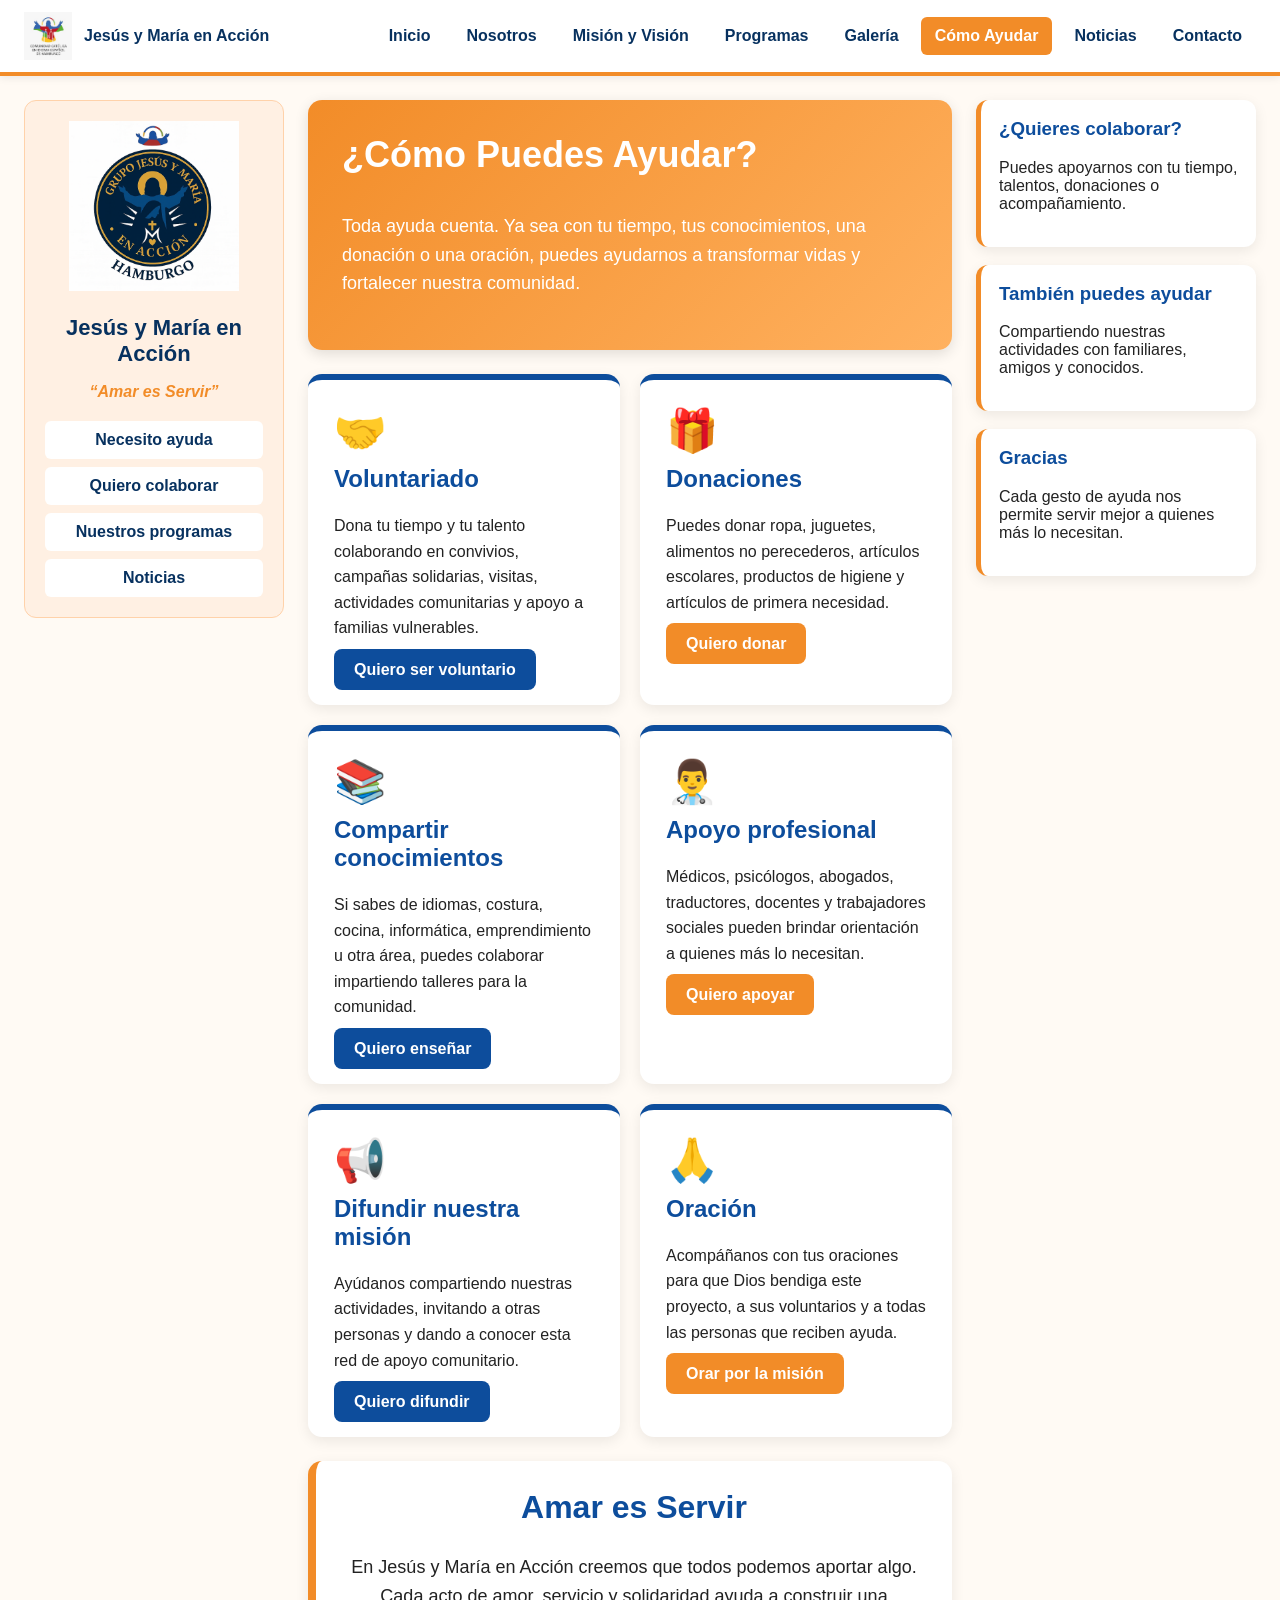
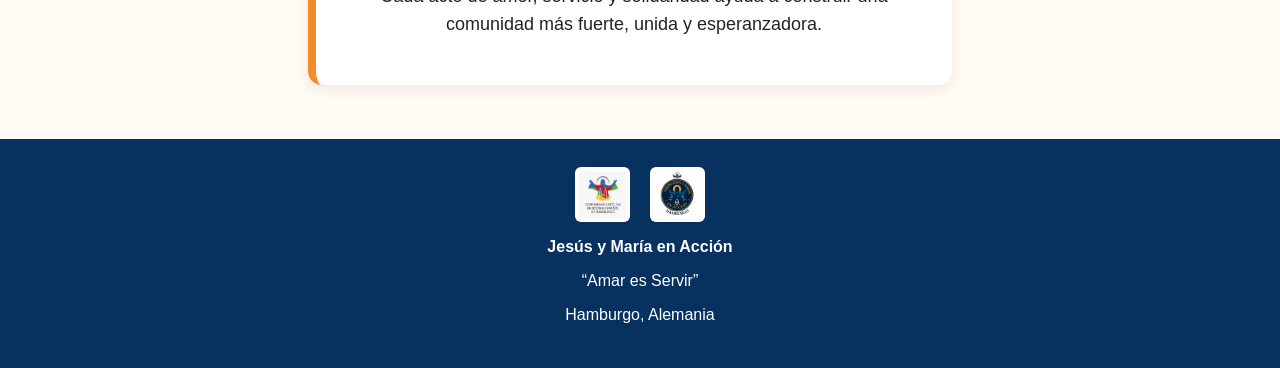
==== como-ayudar.html @ 9ca49226 "Add how to help page" ====
<!DOCTYPE html>
<html lang="es">
<head>
  <meta charset="UTF-8" />
  <meta name="viewport" content="width=device-width, initial-scale=1.0" />
  <title>Cómo Ayudar | Jesús y María en Acción</title>
  <link rel="stylesheet" href="style.css" />
</head>
<body>

  <div id="header"></div>

  <main class="page-layout">
    <div id="sidebar"></div>

    <section class="main-content">
      <section class="help-hero">
        <h1>¿Cómo Puedes Ayudar?</h1>
        <p>
          Toda ayuda cuenta. Ya sea con tu tiempo, tus conocimientos, una donación
          o una oración, puedes ayudarnos a transformar vidas y fortalecer nuestra comunidad.
        </p>
      </section>

      <section class="help-grid">

        <article class="help-card">
          <div class="help-icon">🤝</div>
          <h2>Voluntariado</h2>
          <p>
            Dona tu tiempo y tu talento colaborando en convivios, campañas solidarias,
            visitas, actividades comunitarias y apoyo a familias vulnerables.
          </p>
          <a href="contacto.html?motivo=voluntario" class="btn primary">Quiero ser voluntario</a>
        </article>

        <article class="help-card">
          <div class="help-icon">🎁</div>
          <h2>Donaciones</h2>
          <p>
            Puedes donar ropa, juguetes, alimentos no perecederos, artículos escolares,
            productos de higiene y artículos de primera necesidad.
          </p>
          <a href="contacto.html?motivo=donacion" class="btn secondary">Quiero donar</a>
        </article>

        <article class="help-card">
          <div class="help-icon">📚</div>
          <h2>Compartir conocimientos</h2>
          <p>
            Si sabes de idiomas, costura, cocina, informática, emprendimiento u otra área,
            puedes colaborar impartiendo talleres para la comunidad.
          </p>
          <a href="contacto.html?motivo=conocimientos" class="btn primary">Quiero enseñar</a>
        </article>

        <article class="help-card">
          <div class="help-icon">👨‍⚕️</div>
          <h2>Apoyo profesional</h2>
          <p>
            Médicos, psicólogos, abogados, traductores, docentes y trabajadores sociales
            pueden brindar orientación a quienes más lo necesitan.
          </p>
          <a href="contacto.html?motivo=profesional" class="btn secondary">Quiero apoyar</a>
        </article>

        <article class="help-card">
          <div class="help-icon">📢</div>
          <h2>Difundir nuestra misión</h2>
          <p>
            Ayúdanos compartiendo nuestras actividades, invitando a otras personas
            y dando a conocer esta red de apoyo comunitario.
          </p>
          <a href="contacto.html?motivo=difusion" class="btn primary">Quiero difundir</a>
        </article>

        <article class="help-card">
          <div class="help-icon">🙏</div>
          <h2>Oración</h2>
          <p>
            Acompáñanos con tus oraciones para que Dios bendiga este proyecto,
            a sus voluntarios y a todas las personas que reciben ayuda.
          </p>
          <a href="contacto.html?motivo=oracion" class="btn secondary">Orar por la misión</a>
        </article>

      </section>

      <section class="help-closing">
        <h2>Amar es Servir</h2>
        <p>
          En Jesús y María en Acción creemos que todos podemos aportar algo.
          Cada acto de amor, servicio y solidaridad ayuda a construir una comunidad
          más fuerte, unida y esperanzadora.
        </p>
      </section>
    </section>

    <aside class="right-column">
      <div class="right-box">
        <h3>¿Quieres colaborar?</h3>
        <p>Puedes apoyarnos con tu tiempo, talentos, donaciones o acompañamiento.</p>
      </div>

      <div class="right-box">
        <h3>También puedes ayudar</h3>
        <p>Compartiendo nuestras actividades con familiares, amigos y conocidos.</p>
      </div>

      <div class="right-box">
        <h3>Gracias</h3>
        <p>Cada gesto de ayuda nos permite servir mejor a quienes más lo necesitan.</p>
      </div>
    </aside>
  </main>

  <div id="footer"></div>

  <script src="script.js"></script>
</body>
</html>
---- style.css ----
:root {
  --blue: #0d4d9c;
  --dark-blue: #07315f;
  --orange: #f28c28;
  --light-orange: #fff0e3;
  --cream: #fffaf4;
  --white: #ffffff;
  --gray: #f4f4f4;
  --text: #222;
}

* {
  box-sizing: border-box;
}

body {
  margin: 0;
  font-family: Arial, Helvetica, sans-serif;
  color: var(--text);
  background: var(--cream);
}

/* HEADER */

.site-header {
  background: var(--white);
  border-bottom: 4px solid var(--orange);
  box-shadow: 0 2px 8px rgba(0,0,0,0.08);
}

.header-inner {
  max-width: 1500px;
  margin: 0 auto;
  padding: 12px 24px;
  display: flex;
  align-items: center;
  justify-content: space-between;
}

.header-brand {
  display: flex;
  align-items: center;
  gap: 12px;
  text-decoration: none;
  color: var(--dark-blue);
  font-weight: bold;
}

.header-brand img {
  width: 48px;
  height: auto;
}

.nav-toggle {
  display: none;
  background: var(--blue);
  color: white;
  border: none;
  padding: 10px 14px;
  border-radius: 6px;
  font-size: 18px;
  cursor: pointer;
}

.main-nav {
  display: flex;
  gap: 8px;
}

.main-nav a {
  color: var(--dark-blue);
  text-decoration: none;
  padding: 10px 14px;
  font-weight: bold;
  border-radius: 6px;
}

.main-nav a:hover,
.main-nav a.active {
  background: var(--orange);
  color: white;
}

/* LAYOUT */

.page-layout {
  max-width: 1500px;
  margin: 0 auto;
  padding: 24px;
  display: grid;
  grid-template-columns: 260px 1fr 280px;
  gap: 24px;
}

/* SIDEBAR */

.sidebar {
  background: var(--light-orange);
  border-radius: 12px;
  padding: 20px;
  text-align: center;
  border: 1px solid #ffd2aa;
}

.sidebar-logo {
  width: 170px;
  max-width: 100%;
  margin-bottom: 12px;
}

.sidebar h2 {
  color: var(--dark-blue);
  margin: 8px 0 4px;
  font-size: 22px;
}

.sidebar .lema {
  color: var(--orange);
  font-weight: bold;
  font-style: italic;
  margin-bottom: 20px;
}

.sidebar-links {
  display: flex;
  flex-direction: column;
  gap: 8px;
}

.sidebar-links a {
  text-decoration: none;
  color: var(--dark-blue);
  background: white;
  padding: 10px;
  border-radius: 6px;
  font-weight: bold;
}

.sidebar-links a:hover {
  background: var(--blue);
  color: white;
}

/* MAIN */

.main-content {
  min-width: 0;
}

.hero-card {
  background: white;
  border-radius: 14px;
  overflow: hidden;
  box-shadow: 0 4px 14px rgba(0,0,0,0.12);
}

.hero-image {
  width: 100%;
  display: block;
}

.welcome-section {
  margin-top: 24px;
  background: white;
  padding: 28px;
  border-radius: 14px;
  border-left: 8px solid var(--orange);
  box-shadow: 0 4px 14px rgba(0,0,0,0.08);
}

.welcome-section h1 {
  margin-top: 0;
  color: var(--blue);
  font-size: 36px;
}

.welcome-section p {
  font-size: 18px;
  line-height: 1.6;
}

.button-group {
  display: flex;
  gap: 14px;
  margin-top: 20px;
  flex-wrap: wrap;
}

.btn {
  text-decoration: none;
  padding: 12px 20px;
  border-radius: 8px;
  font-weight: bold;
}

.btn.primary {
  background: var(--blue);
  color: white;
}

.btn.secondary {
  background: var(--orange);
  color: white;
}

.btn:hover {
  opacity: 0.9;
}

.cards-section {
  margin-top: 24px;
  display: grid;
  grid-template-columns: repeat(3, 1fr);
  gap: 18px;
}

.info-card {
  background: white;
  padding: 22px;
  border-radius: 12px;
  border-top: 5px solid var(--blue);
  box-shadow: 0 4px 14px rgba(0,0,0,0.08);
}

.info-card h2 {
  color: var(--blue);
  margin-top: 0;
}

/* RIGHT COLUMN */

.right-column {
  display: flex;
  flex-direction: column;
  gap: 18px;
}

.right-box {
  background: white;
  padding: 18px;
  border-radius: 12px;
  border-left: 5px solid var(--orange);
  box-shadow: 0 4px 14px rgba(0,0,0,0.08);
}

.right-box h3 {
  margin-top: 0;
  color: var(--blue);
}

.right-box a {
  color: var(--orange);
  font-weight: bold;
  text-decoration: none;
}

/* FOOTER */

.site-footer {
  background: var(--dark-blue);
  color: white;
  margin-top: 30px;
  padding: 28px 20px;
  text-align: center;
}

.footer-logos {
  display: flex;
  justify-content: center;
  gap: 20px;
  margin-bottom: 12px;
  align-items: center;
}

.footer-logos img {
  height: 55px;
  background: white;
  padding: 4px;
  border-radius: 6px;
}

/* MOBILE */

@media (max-width: 1050px) {
  .page-layout {
    grid-template-columns: 220px 1fr;
  }

  .right-column {
    grid-column: 1 / -1;
    display: grid;
    grid-template-columns: repeat(3, 1fr);
  }
}

@media (max-width: 800px) {
  .header-inner {
    flex-wrap: wrap;
  }

  .nav-toggle {
    display: block;
  }

  .main-nav {
    display: none;
    width: 100%;
    flex-direction: column;
    margin-top: 12px;
  }

  .main-nav.show {
    display: flex;
  }

  .main-nav a {
    background: var(--gray);
  }

  .page-layout {
    grid-template-columns: 1fr;
    padding: 14px;
  }

  .sidebar {
    order: 2;
  }

  .main-content {
    order: 1;
  }

  .right-column {
    order: 3;
    grid-template-columns: 1fr;
  }

  .cards-section {
    grid-template-columns: 1fr;
  }

  .welcome-section h1 {
    font-size: 30px;
  }

  .welcome-section p {
    font-size: 16px;
  }

  .button-group {
    flex-direction: column;
  }

  .btn {
    text-align: center;
  }
}

/* CONTACT PAGE */

.contact-hero {
  background: linear-gradient(135deg, var(--blue), var(--dark-blue));
  color: white;
  padding: 34px;
  border-radius: 14px;
  box-shadow: 0 4px 14px rgba(0,0,0,0.12);
}

.contact-hero h1 {
  margin-top: 0;
  font-size: 36px;
}

.contact-hero p {
  font-size: 18px;
  line-height: 1.6;
  max-width: 850px;
}

.contact-card {
  margin-top: 24px;
  background: white;
  padding: 28px;
  border-radius: 14px;
  border-left: 8px solid var(--orange);
  box-shadow: 0 4px 14px rgba(0,0,0,0.08);
}

.contact-form {
  display: flex;
  flex-direction: column;
  gap: 18px;
}

.form-row {
  display: grid;
  grid-template-columns: 1fr 1fr;
  gap: 18px;
}

.form-group {
  display: flex;
  flex-direction: column;
  gap: 7px;
}

.form-group label {
  font-weight: bold;
  color: var(--dark-blue);
}

.form-group input,
.form-group select,
.form-group textarea {
  width: 100%;
  padding: 13px 14px;
  border: 1px solid #cfcfcf;
  border-radius: 8px;
  font-size: 16px;
  font-family: Arial, Helvetica, sans-serif;
}

.form-group textarea {
  resize: vertical;
}

.form-group input:focus,
.form-group select:focus,
.form-group textarea:focus {
  outline: none;
  border-color: var(--blue);
  box-shadow: 0 0 0 3px rgba(13, 77, 156, 0.15);
}

.checkbox-group {
  display: flex;
  align-items: flex-start;
  gap: 10px;
  font-size: 15px;
  line-height: 1.5;
}

.checkbox-group input {
  margin-top: 4px;
}

.form-button {
  border: none;
  cursor: pointer;
  font-size: 17px;
  align-self: flex-start;
}

@media (max-width: 800px) {
  .form-row {
    grid-template-columns: 1fr;
  }

  .contact-hero h1 {
    font-size: 28px;
  }

  .contact-card,
  .contact-hero {
    padding: 22px;
  }

  .form-button {
    width: 100%;
  }
}

/* COMO AYUDAR PAGE */

.help-hero {
  background: linear-gradient(135deg, var(--orange), #ffb15f);
  color: white;
  padding: 34px;
  border-radius: 14px;
  box-shadow: 0 4px 14px rgba(0,0,0,0.12);
}

.help-hero h1 {
  margin-top: 0;
  font-size: 36px;
}

.help-hero p {
  font-size: 18px;
  line-height: 1.6;
  max-width: 900px;
}

.help-grid {
  margin-top: 24px;
  display: grid;
  grid-template-columns: repeat(2, 1fr);
  gap: 20px;
}

.help-card {
  background: white;
  padding: 26px;
  border-radius: 14px;
  border-top: 6px solid var(--blue);
  box-shadow: 0 4px 14px rgba(0,0,0,0.08);
  transition: transform 0.2s ease, box-shadow 0.2s ease;
}

.help-card:hover {
  transform: translateY(-4px);
  box-shadow: 0 8px 22px rgba(0,0,0,0.12);
}

.help-icon {
  font-size: 42px;
  margin-bottom: 10px;
}

.help-card h2 {
  color: var(--blue);
  margin-top: 0;
}

.help-card p {
  line-height: 1.6;
  margin-bottom: 20px;
}

.help-closing {
  margin-top: 24px;
  background: white;
  padding: 28px;
  border-radius: 14px;
  border-left: 8px solid var(--orange);
  box-shadow: 0 4px 14px rgba(0,0,0,0.08);
  text-align: center;
}

.help-closing h2 {
  color: var(--blue);
  font-size: 32px;
  margin-top: 0;
}

.help-closing p {
  font-size: 18px;
  line-height: 1.6;
}

@media (max-width: 800px) {
  .help-grid {
    grid-template-columns: 1fr;
  }

  .help-hero h1 {
    font-size: 28px;
  }

  .help-hero,
  .help-closing,
  .help-card {
    padding: 22px;
  }
}
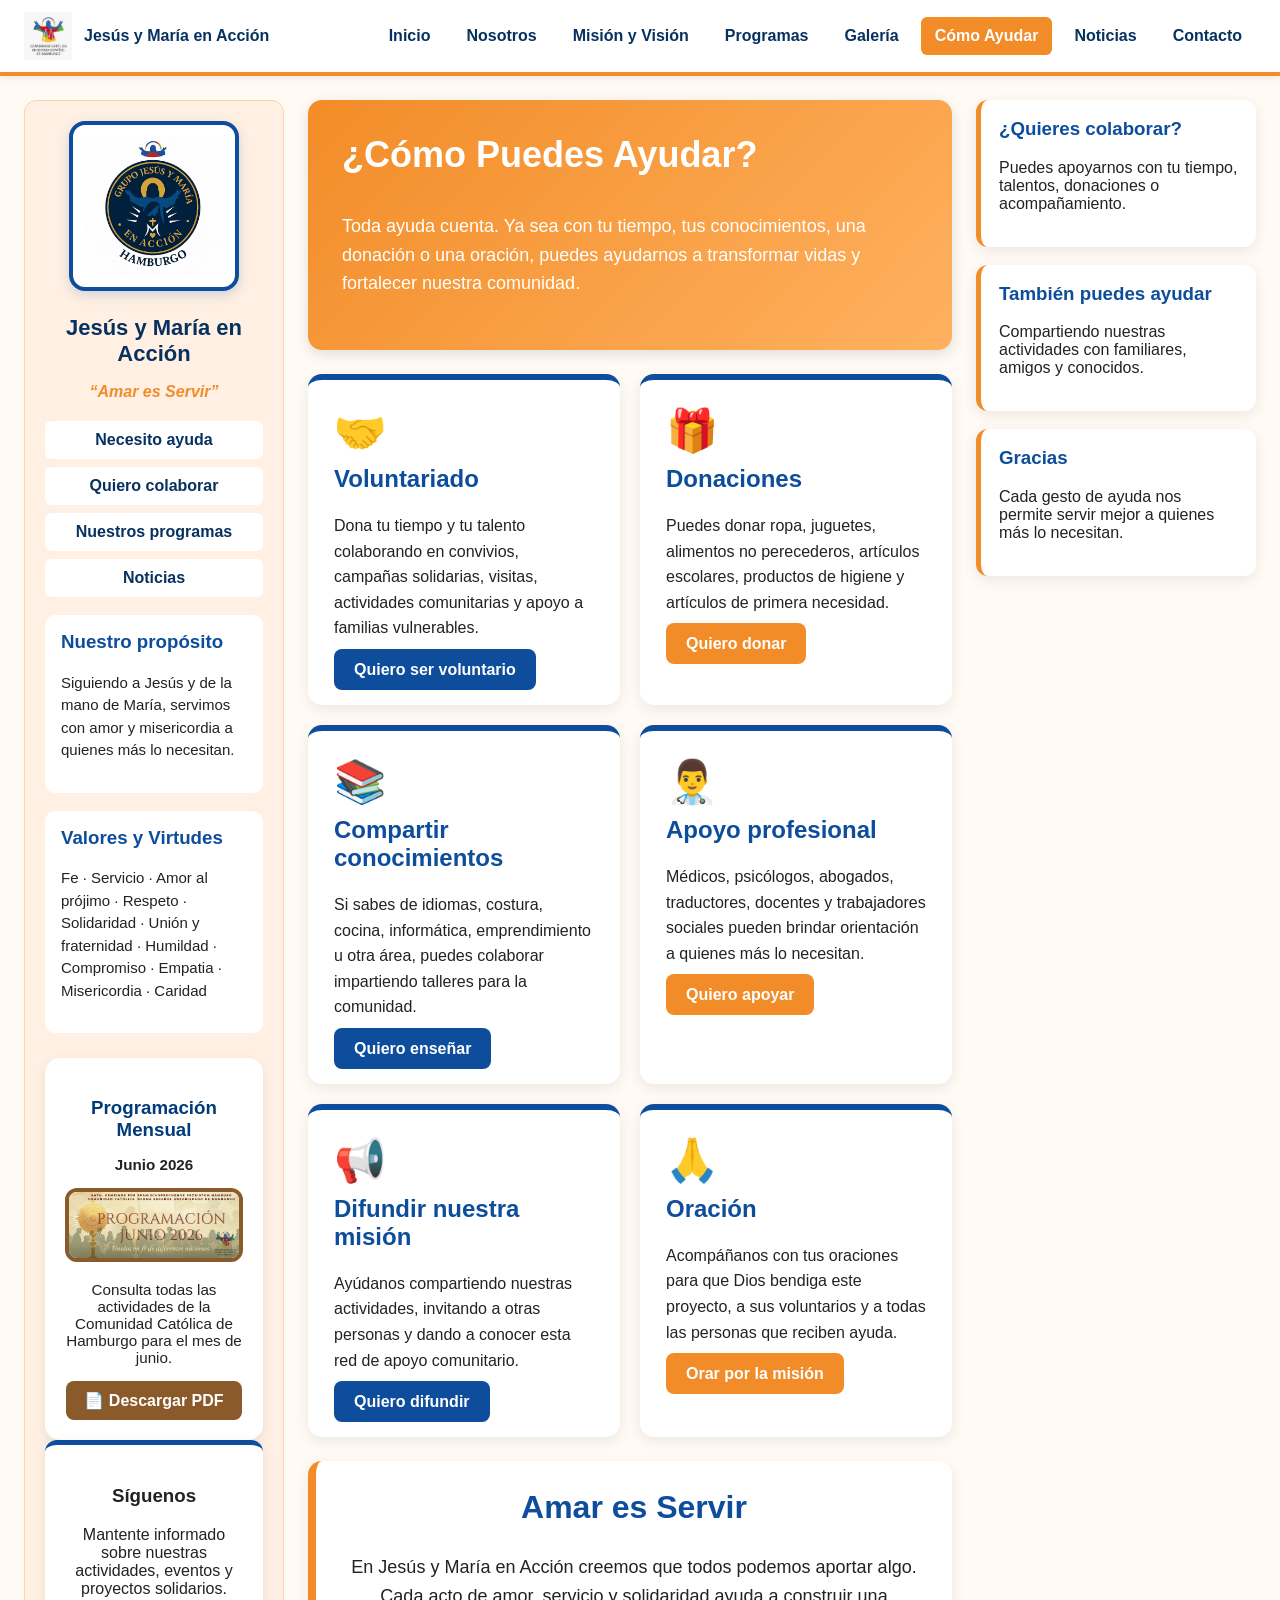
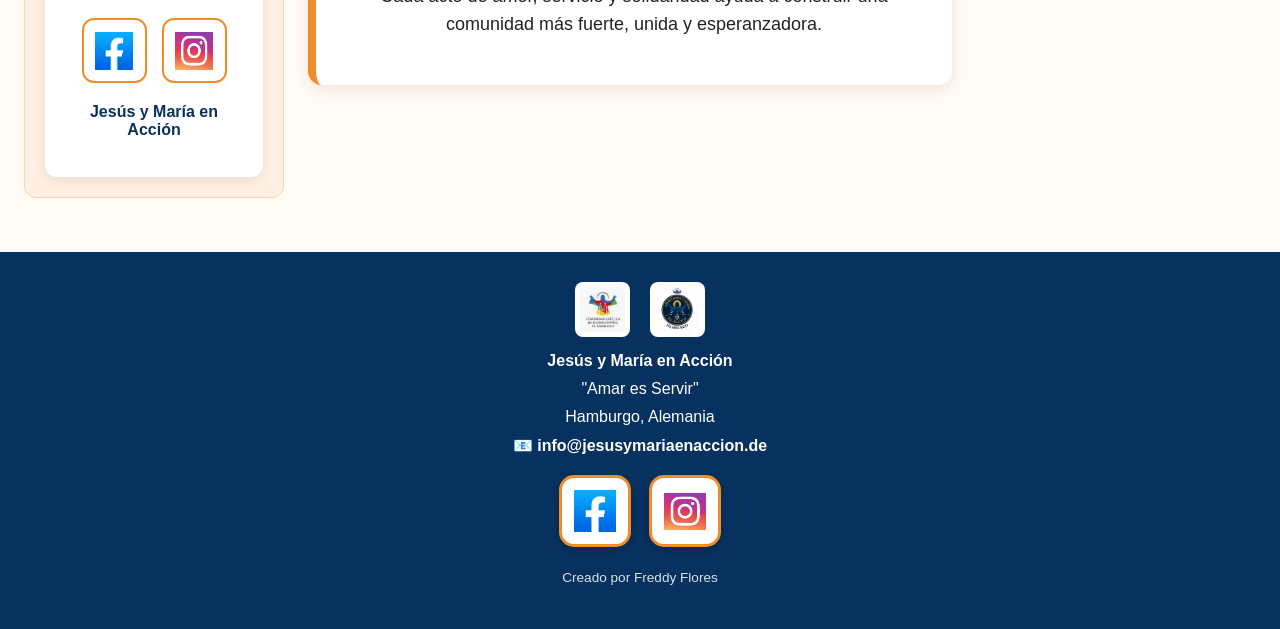
==== commit 1a495fea: "Added favicon" ====
--- a/como-ayudar.html
+++ b/como-ayudar.html
@@ -4,6 +4,7 @@
   <meta charset="UTF-8" />
   <meta name="viewport" content="width=device-width, initial-scale=1.0" />
   <title>Cómo Ayudar | Jesús y María en Acción</title>
+  <link rel="icon" type="image/png" href="images/favicon/favicon.png">
   <link rel="stylesheet" href="style.css" />
 </head>
 <body>
--- a/style.css
+++ b/style.css
@@ -106,6 +106,11 @@
   width: 170px;
   max-width: 100%;
   margin-bottom: 12px;
+  padding: 12px;
+  background: white;
+  border: 4px solid var(--blue);
+  border-radius: 16px;
+  box-shadow: 0 4px 12px rgba(13, 77, 156, 0.18);
 }
 
 .sidebar h2 {
@@ -254,29 +259,102 @@
   text-decoration: none;
 }
 
-/* FOOTER */
+/* =========================
+   FOOTER
+========================= */
 
 .site-footer {
-  background: var(--dark-blue);
-  color: white;
-  margin-top: 30px;
-  padding: 28px 20px;
-  text-align: center;
-}
+    background: var(--dark-blue);
+    color: white;
+    margin-top: 30px;
+    padding: 30px 20px;
+    text-align: center;
+}
+
+.site-footer p {
+    margin: 10px 0;
+}
+
+/* Logos */
 
 .footer-logos {
-  display: flex;
-  justify-content: center;
-  gap: 20px;
-  margin-bottom: 12px;
-  align-items: center;
+    display: flex;
+    justify-content: center;
+    align-items: center;
+    gap: 20px;
+    margin-bottom: 15px;
 }
 
 .footer-logos img {
-  height: 55px;
-  background: white;
-  padding: 4px;
-  border-radius: 6px;
+    height: 55px;
+    background: white;
+    padding: 5px;
+    border-radius: 8px;
+}
+
+/* Email */
+
+.footer-email {
+    margin-top: 15px;
+    margin-bottom: 15px;
+}
+
+.footer-email a {
+    color: white;
+    text-decoration: none;
+    font-weight: 500;
+}
+
+.footer-email a:hover {
+    color: #f28c28;
+}
+
+/* Redes Sociales */
+
+.social-links {
+    display: flex;
+    justify-content: center;
+    align-items: center;
+    gap: 18px;
+    margin: 20px 0;
+}
+
+.social-links a {
+    width: 72px;
+    height: 72px;
+
+    display: flex;
+    justify-content: center;
+    align-items: center;
+
+    background: white;
+
+    border: 3px solid #f28c28;
+    border-radius: 15px;
+
+    box-shadow: 0 3px 10px rgba(0,0,0,0.18);
+
+    transition: all 0.3s ease;
+}
+
+.social-links a:hover {
+    transform: translateY(-4px);
+    background: #fff8f1;
+    box-shadow: 0 6px 16px rgba(0,0,0,0.25);
+}
+
+.social-links img {
+    width: 42px;
+    height: 42px;
+    object-fit: contain;
+}
+
+/* Crédito */
+
+.footer-credit {
+    margin-top: 15px;
+    font-size: 0.95rem;
+    opacity: 0.9;
 }
 
 /* MOBILE */
@@ -562,4 +640,564 @@
   .help-card {
     padding: 22px;
   }
+}
+
+/* NOSOTROS PAGE */
+
+.about-hero {
+  background: linear-gradient(135deg, var(--blue), var(--dark-blue));
+  color: white;
+  padding: 34px;
+  border-radius: 14px;
+  box-shadow: 0 4px 14px rgba(0,0,0,0.12);
+}
+
+.about-hero h1 {
+  margin-top: 0;
+  font-size: 38px;
+}
+
+.about-hero p {
+  font-size: 19px;
+  line-height: 1.6;
+}
+
+.about-section {
+  margin-top: 24px;
+  background: white;
+  padding: 24px;
+  border-radius: 14px;
+  display: grid;
+  grid-template-columns: 1fr 1fr;
+  gap: 24px;
+  align-items: center;
+  box-shadow: 0 4px 14px rgba(0,0,0,0.08);
+  border-left: 8px solid var(--orange);
+}
+
+.about-section.reverse {
+  direction: rtl;
+  border-left: none;
+  border-right: 8px solid var(--blue);
+}
+
+.about-section.reverse > * {
+  direction: ltr;
+}
+
+.about-text h2 {
+  color: var(--blue);
+  font-size: 30px;
+  margin-top: 0;
+}
+
+.about-text p {
+  font-size: 17px;
+  line-height: 1.7;
+}
+
+.about-img {
+  width: 100%;
+  height: 330px;
+  object-fit: cover;
+  border-radius: 12px;
+  box-shadow: 0 4px 12px rgba(0,0,0,0.15);
+}
+
+.about-closing {
+  margin-top: 24px;
+  background: var(--light-orange);
+  padding: 32px;
+  border-radius: 14px;
+  text-align: center;
+  border: 1px solid #ffd2aa;
+  box-shadow: 0 4px 14px rgba(0,0,0,0.08);
+}
+
+.about-closing h2 {
+  color: var(--blue);
+  font-size: 32px;
+  margin-top: 0;
+}
+
+.about-closing p {
+  font-size: 18px;
+  line-height: 1.6;
+  max-width: 780px;
+  margin: 0 auto 22px;
+}
+
+@media (max-width: 800px) {
+  .about-section,
+  .about-section.reverse {
+    grid-template-columns: 1fr;
+    direction: ltr;
+    border-left: 8px solid var(--orange);
+    border-right: none;
+  }
+
+  .about-img {
+    height: 240px;
+  }
+
+  .about-hero h1 {
+    font-size: 30px;
+  }
+
+  .about-text h2 {
+    font-size: 26px;
+  }
+
+  .about-section,
+  .about-closing,
+  .about-hero {
+    padding: 22px;
+  }
+}
+
+.activity-image {
+    width: 100%;
+    border-radius: 10px;
+    margin-bottom: 15px;
+    box-shadow: 0 4px 10px rgba(0,0,0,0.15);
+}
+
+.right-box h4 {
+    color: var(--blue);
+    margin-top: 10px;
+    margin-bottom: 10px;
+    font-size: 1.2rem;
+}
+
+.rosario-link {
+    display: inline-block;
+    margin-top: 12px;
+    background-color: var(--blue);
+    color: white;
+    text-decoration: none;
+    padding: 10px 18px;
+    border-radius: 8px;
+    font-weight: bold;
+    transition: 0.3s;
+}
+
+.rosario-link:hover {
+    background-color: var(--orange);
+}
+
+/* HOME EXTRA SECTIONS */
+
+.home-mission {
+  margin-top: 24px;
+  background: linear-gradient(135deg, var(--blue), var(--dark-blue));
+  color: white;
+  padding: 32px;
+  border-radius: 14px;
+  box-shadow: 0 4px 14px rgba(0,0,0,0.10);
+}
+
+.home-mission h2 {
+  margin-top: 0;
+  font-size: 32px;
+}
+
+.home-mission p {
+  font-size: 18px;
+  line-height: 1.6;
+}
+
+.home-actions {
+  margin-top: 24px;
+  display: grid;
+  grid-template-columns: repeat(2, 1fr);
+  gap: 18px;
+}
+
+.home-actions article {
+  background: white;
+  padding: 22px;
+  border-radius: 14px;
+  border-top: 5px solid var(--orange);
+  box-shadow: 0 4px 14px rgba(0,0,0,0.08);
+}
+
+.home-actions h3 {
+  color: var(--blue);
+  margin-top: 0;
+  font-size: 22px;
+}
+
+.home-actions p {
+  line-height: 1.6;
+}
+
+.home-call {
+  margin-top: 24px;
+  background: var(--light-orange);
+  padding: 32px;
+  border-radius: 14px;
+  text-align: center;
+  border: 1px solid #ffd2aa;
+  box-shadow: 0 4px 14px rgba(0,0,0,0.08);
+}
+
+.home-call h2 {
+  color: var(--blue);
+  font-size: 30px;
+  margin-top: 0;
+}
+
+.home-call p {
+  font-size: 18px;
+  line-height: 1.6;
+}
+
+@media (max-width: 800px) {
+  .home-actions {
+    grid-template-columns: 1fr;
+  }
+
+  .home-mission,
+  .home-call {
+    padding: 22px;
+  }
+}
+
+.sidebar-impact {
+  margin-top: 18px;
+  background: white;
+  padding: 16px;
+  border-radius: 10px;
+  text-align: left;
+}
+
+.sidebar-impact h3 {
+  color: var(--blue);
+  margin-top: 0;
+}
+
+.sidebar-impact p {
+  font-size: 15px;
+  line-height: 1.5;
+}
+
+.footer-email {
+    margin-top: 10px;
+}
+
+.footer-email a {
+    color: white;
+    text-decoration: none;
+    font-weight: 600;
+}
+
+.footer-email a:hover {
+    text-decoration: underline;
+}
+
+.footer-divider {
+    width: 120px;
+    height: 1px;
+    background: rgba(255,255,255,0.3);
+    margin: 15px auto;
+}
+
+.footer-credit {
+    font-size: 0.85rem;
+    opacity: 0.85;
+    line-height: 1.6;
+}
+
+.programacion-card {
+    background: #ffffff;
+    padding: 20px;
+    border-radius: 15px;
+    margin-top: 25px;
+    text-align: center;
+    box-shadow: 0 4px 12px rgba(0,0,0,0.08);
+}
+
+.programacion-card h3 {
+    color: #003b7a;
+    margin-bottom: 15px;
+}
+
+.programacion-img {
+    width: 100%;
+    border: 4px solid #8b5a2b;
+    border-radius: 12px;
+    transition: all 0.3s ease;
+}
+
+.programacion-img:hover {
+    transform: scale(1.02);
+    box-shadow: 0 8px 20px rgba(0,0,0,0.15);
+}
+
+.programacion-card p {
+    margin: 15px 0;
+    font-size: 0.95rem;
+}
+
+.download-btn {
+    display: inline-block;
+    background: #8b5a2b;
+    color: white;
+    padding: 10px 18px;
+    border-radius: 8px;
+    text-decoration: none;
+    font-weight: bold;
+    transition: 0.3s;
+}
+
+.download-btn:hover {
+    background: #6f451f;
+}
+
+.social-card {
+    text-align: center;
+}
+
+.social-card-links {
+    display: flex;
+    justify-content: center;
+    gap: 15px;
+    margin: 20px 0;
+}
+
+.social-card-links a {
+    background: white;
+    border: 2px solid #f28c28;
+    border-radius: 12px;
+
+    width: 65px;
+    height: 65px;
+
+    display: flex;
+    align-items: center;
+    justify-content: center;
+
+    transition: all 0.3s ease;
+}
+
+.social-card-links a:hover {
+    transform: translateY(-3px);
+    box-shadow: 0 4px 12px rgba(0,0,0,0.15);
+}
+
+.social-card-links img {
+    width: 38px;
+    height: 38px;
+}
+
+.social-text {
+    color: var(--dark-blue);
+    font-weight: bold;
+    margin-top: 10px;
+}
+
+/* =========================
+   MISION Y VISION PAGE
+========================= */
+
+.mv-hero {
+    background: linear-gradient(135deg, var(--blue), var(--dark-blue));
+    color: white;
+    padding: 38px;
+    border-radius: 14px;
+    box-shadow: 0 4px 14px rgba(0,0,0,0.12);
+}
+
+.mv-hero h1 {
+    margin-top: 0;
+    font-size: 42px;
+}
+
+.mv-hero p {
+    font-size: 19px;
+    line-height: 1.6;
+}
+
+.mv-section {
+    margin-top: 24px;
+    background: white;
+    padding: 28px;
+    border-radius: 14px;
+    display: grid;
+    grid-template-columns: 1fr 1fr;
+    gap: 26px;
+    align-items: center;
+    border-left: 8px solid var(--orange);
+    box-shadow: 0 4px 14px rgba(0,0,0,0.08);
+}
+
+.mv-section.reverse {
+    direction: rtl;
+    border-left: none;
+    border-right: 8px solid var(--blue);
+}
+
+.mv-section.reverse > * {
+    direction: ltr;
+}
+
+.mv-text h2 {
+    color: var(--blue);
+    font-size: 32px;
+    margin-top: 0;
+}
+
+.mv-text p {
+    font-size: 17px;
+    line-height: 1.7;
+}
+
+.mv-image-box img {
+    width: 100%;
+    height: 330px;
+    object-fit: cover;
+    border-radius: 14px;
+    border: 4px solid var(--orange);
+    box-shadow: 0 4px 14px rgba(0,0,0,0.18);
+}
+
+.mv-values {
+    margin-top: 24px;
+    background: white;
+    padding: 30px;
+    border-radius: 14px;
+    text-align: center;
+    border-left: 8px solid var(--orange);
+    box-shadow: 0 4px 14px rgba(0,0,0,0.08);
+}
+
+.mv-values h2 {
+    color: var(--blue);
+    font-size: 32px;
+    margin-top: 0;
+}
+
+.cross-divider {
+    text-align: center;
+    margin-bottom: 18px;
+}
+
+.cross-divider img {
+    width: 85px;
+    max-width: 100%;
+    filter: drop-shadow(0 4px 8px rgba(0,0,0,0.25));
+    transition: transform 0.4s ease;
+}
+
+.cross-divider img:hover {
+    transform: scale(1.08);
+}
+
+.values-grid {
+    display: flex;
+    flex-wrap: wrap;
+    gap: 12px;
+    justify-content: center;
+}
+
+.values-grid span {
+    background: var(--light-orange);
+    color: var(--dark-blue);
+    padding: 12px 16px;
+    border-radius: 30px;
+    font-weight: bold;
+    border: 1px solid #ffd2aa;
+}
+
+.mv-final {
+    margin-top: 24px;
+    background: linear-gradient(135deg, var(--dark-blue), var(--blue));
+    color: white;
+    padding: 38px;
+    border-radius: 14px;
+    text-align: center;
+    box-shadow: 0 4px 14px rgba(0,0,0,0.12);
+}
+
+.final-cross {
+    width: 90px;
+    margin-bottom: 10px;
+    filter: drop-shadow(0 4px 8px rgba(0,0,0,0.35));
+}
+
+.mv-final h2 {
+    color: white;
+    font-size: 34px;
+    margin-top: 0;
+}
+
+.mv-final p {
+    font-size: 18px;
+    line-height: 1.6;
+    max-width: 780px;
+    margin: 0 auto 22px;
+}
+
+/* Efectos */
+
+.fade-in {
+    animation: fadeInPage 0.9s ease forwards;
+}
+
+.reveal {
+    opacity: 0;
+    transform: translateY(35px);
+    transition: all 0.8s ease;
+}
+
+.reveal.active {
+    opacity: 1;
+    transform: translateY(0);
+}
+
+@keyframes fadeInPage {
+    from {
+        opacity: 0;
+        transform: translateY(18px);
+    }
+    to {
+        opacity: 1;
+        transform: translateY(0);
+    }
+}
+
+@media (max-width: 800px) {
+    .mv-section,
+    .mv-section.reverse {
+        grid-template-columns: 1fr;
+        direction: ltr;
+        border-left: 8px solid var(--orange);
+        border-right: none;
+    }
+
+    .mv-image-box img {
+        height: 240px;
+    }
+
+    .mv-hero,
+    .mv-section,
+    .mv-values,
+    .mv-final {
+        padding: 22px;
+    }
+
+    .mv-hero h1 {
+        font-size: 31px;
+    }
+
+    .mv-text h2,
+    .mv-values h2,
+    .mv-final h2 {
+        font-size: 27px;
+    }
+
+    .final-cross,
+    .cross-divider img {
+        width: 70px;
+    }
 }
